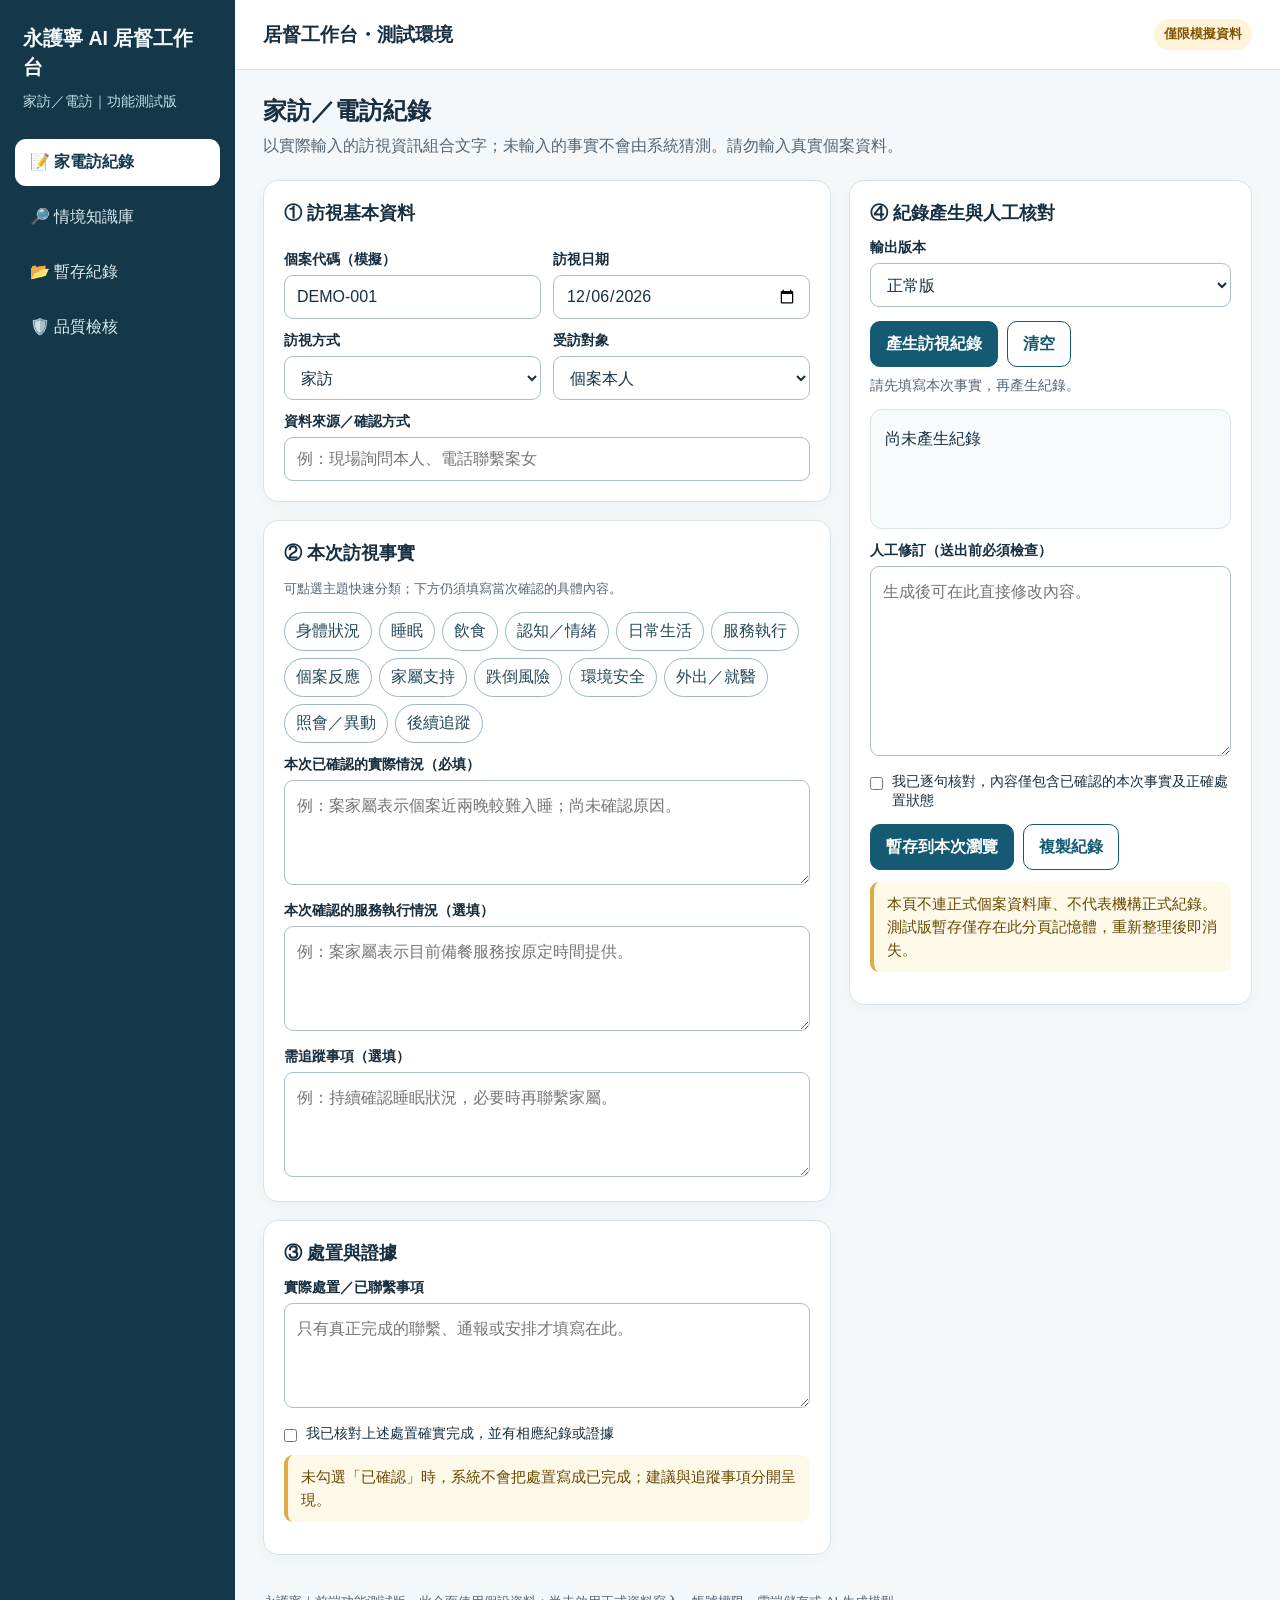
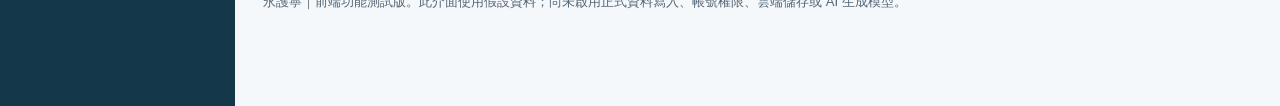
==== index.html @ 3965f475 "Add safe mobile-first home/phone visit MVP with source-grounded draft workflow" ====
<!doctype html>
<html lang="zh-Hant">
<head>
<meta charset="utf-8"><meta name="viewport" content="width=device-width, initial-scale=1, viewport-fit=cover">
<meta name="theme-color" content="#f7f9fc"><title>永護寧 AI 居督工作台｜測試介面</title>
<style>
:root{--ink:#172f40;--muted:#536575;--line:#d8e3eb;--blue:#145a73;--blue2:#e8f3f7;--paper:#fff;--bg:#f5f8fa;--amber:#805200;--amberbg:#fff4d9;--green:#24604c;--radius:15px}*{box-sizing:border-box}html{font-family:-apple-system,BlinkMacSystemFont,"Noto Sans TC","Microsoft JhengHei",sans-serif;font-size:16px;color:var(--ink)}body{margin:0;background:var(--bg)}button,input,select,textarea{font:inherit}button{cursor:pointer}a{color:var(--blue)}:focus-visible{outline:3px solid #e69835;outline-offset:2px}.shell{min-height:100vh;display:grid;grid-template-columns:235px minmax(0,1fr)}aside{background:#14374a;color:#f5fbfc;padding:24px 15px}aside h1{font-size:1.22rem;line-height:1.5;margin:0 8px 10px}aside p{color:#c4dee9;font-size:.87rem;margin:0 8px 28px}.nav{display:grid;gap:8px}.nav button{width:100%;text-align:left;border:0;border-radius:11px;background:transparent;color:#dcebf1;padding:13px 15px}.nav button.active{background:#fff;color:#123a4d;font-weight:700}.top{display:flex;align-items:center;justify-content:space-between;gap:14px;border-bottom:1px solid var(--line);padding:19px 28px;background:#fff}.top strong{font-size:1.2rem}.pill{border-radius:999px;background:var(--amberbg);color:var(--amber);padding:7px 10px;font-size:.79rem;font-weight:700}.content{max-width:1300px;margin:0 auto;padding:25px 28px 80px}.title{font-size:1.5rem;margin:0 0 6px}.subtitle{color:var(--muted);margin:0 0 21px;line-height:1.65}.grid{display:grid;grid-template-columns:minmax(0,1.17fr) minmax(320px,.83fr);gap:18px}.card{background:var(--paper);border:1px solid var(--line);border-radius:var(--radius);padding:20px;margin-bottom:18px;box-shadow:0 4px 18px #284b5a08}.card h2{font-size:1.13rem;margin:0 0 13px}.tip{border-left:4px solid #deaa45;background:#fff9ea;border-radius:9px;padding:11px 13px;margin:12px 0;color:#674900;font-size:.91rem;line-height:1.55}.two{display:grid;grid-template-columns:1fr 1fr;gap:12px}label{display:block;font-weight:650;font-size:.9rem;margin:12px 0 6px}input,select,textarea{width:100%;border:1px solid #aebfca;background:#fff;border-radius:9px;padding:11px 12px;min-height:44px;color:var(--ink)}textarea{min-height:105px;resize:vertical;line-height:1.7}small,.meta{color:var(--muted);font-size:.82rem;line-height:1.55}.chips{display:flex;gap:7px;flex-wrap:wrap;margin:11px 0}.chip{border:1px solid #9cb6c2;background:#fff;border-radius:999px;padding:8px 11px;color:#234959;min-height:39px}.chip.selected{background:#145a73;color:#fff;border-color:#145a73}.btn{background:#145a73;color:#fff;border:1px solid #145a73;border-radius:10px;padding:11px 15px;min-height:46px;font-weight:700}.btn.alt{background:#fff;color:#145a73}.btn:disabled{background:#d5dce1;color:#71808b;border-color:#d5dce1;cursor:not-allowed}.actions{display:flex;gap:9px;flex-wrap:wrap;margin-top:14px}.preview{white-space:pre-wrap;line-height:1.9;background:#f8fbfc;border:1px solid var(--line);border-radius:12px;padding:14px;min-height:120px}.badges{display:flex;gap:8px;flex-wrap:wrap}.count{font-size:1.5rem;font-weight:800;color:var(--blue)}.records{display:grid;gap:10px}.record{border:1px solid var(--line);border-radius:10px;padding:12px;background:#fff}.record p{margin:6px 0;color:var(--muted);line-height:1.55}.record strong{font-size:.95rem}.section{display:none}.section.active{display:block}.checkbox{display:flex;gap:9px;align-items:flex-start;font-weight:500;margin:12px 0}.checkbox input{width:auto;min-height:0;margin:5px 0 0}.footer{color:var(--muted);font-size:.82rem;line-height:1.65;margin-top:18px}.searchrow{display:grid;grid-template-columns:1fr 160px;gap:9px}.tag{font-size:.77rem;background:#edf2f5;color:#44606e;border-radius:8px;padding:4px 7px;margin-right:6px;display:inline-block}.stats{display:grid;grid-template-columns:repeat(3,1fr);gap:12px}.stat{border:1px solid var(--line);border-radius:11px;padding:14px;background:#fff}.stat span{display:block;font-size:.8rem;color:var(--muted)}.list-info{margin:9px 0 14px;color:var(--muted);font-size:.9rem}.screenreader{position:absolute;width:1px;height:1px;overflow:hidden;clip:rect(0,0,0,0)}@media(max-width:900px){.shell{grid-template-columns:1fr}aside{padding:12px}.nav{display:flex;overflow-x:auto;gap:6px}.nav button{width:auto;white-space:nowrap;padding:10px 14px}aside h1{margin:3px 0;font-size:1.02rem}aside p{margin:0 0 6px}.content{padding:18px 14px 85px}.top{padding:14px}.top strong{font-size:1rem}.grid{grid-template-columns:1fr}.card{padding:16px}.two{grid-template-columns:1fr}.stats{grid-template-columns:1fr 1fr}.title{font-size:1.3rem}.searchrow{grid-template-columns:1fr}}@media(prefers-reduced-motion:reduce){*{scroll-behavior:auto!important;transition:none!important}}
</style>
</head>
<body>
<div class="shell">
<aside><h1>永護寧 AI 居督工作台</h1><p>家訪／電訪｜功能測試版</p><nav class="nav" aria-label="工作台功能">
<button class="active" data-screen="visit" aria-current="page">📝 家電訪紀錄</button><button data-screen="scenarios">🔎 情境知識庫</button><button data-screen="drafts">📂 暫存紀錄</button><button data-screen="quality">🛡️ 品質檢核</button>
</nav></aside>
<div><header class="top"><strong>居督工作台・測試環境</strong><span class="pill">僅限模擬資料</span></header>
<main class="content">
<section id="visit" class="section active">
<h2 class="title">家訪／電訪紀錄</h2><p class="subtitle">以實際輸入的訪視資訊組合文字；未輸入的事實不會由系統猜測。請勿輸入真實個案資料。</p>
<div class="grid"><div>
<article class="card"><h2>① 訪視基本資料</h2>
<div class="two"><div><label for="caseId">個案代碼（模擬）</label><input id="caseId" value="DEMO-001" maxlength="60" autocomplete="off"></div><div><label for="visitDate">訪視日期</label><input id="visitDate" type="date"></div></div>
<div class="two"><div><label for="visitType">訪視方式</label><select id="visitType"><option value="家訪">家訪</option><option value="電訪">電訪</option></select></div><div><label for="visitTarget">受訪對象</label><select id="visitTarget"><option value="個案本人">個案本人</option><option value="案家屬">案家屬</option><option value="主要照顧者">主要照顧者</option><option value="居服員">居服員</option></select></div></div>
<label for="visitSource">資料來源／確認方式</label><input id="visitSource" placeholder="例：現場詢問本人、電話聯繫案女" maxlength="120">
</article>
<article class="card"><h2>② 本次訪視事實</h2><p class="meta">可點選主題快速分類；下方仍須填寫當次確認的具體內容。</p>
<div class="chips" id="topicChips" aria-label="訪視主題"></div>
<label for="facts">本次已確認的實際情況（必填）</label><textarea id="facts" placeholder="例：案家屬表示個案近兩晚較難入睡；尚未確認原因。"></textarea>
<label for="service">本次確認的服務執行情況（選填）</label><textarea id="service" placeholder="例：案家屬表示目前備餐服務按原定時間提供。"></textarea>
<label for="risks">需追蹤事項（選填）</label><textarea id="risks" placeholder="例：持續確認睡眠狀況，必要時再聯繫家屬。"></textarea>
</article>
<article class="card"><h2>③ 處置與證據</h2><label for="actionText">實際處置／已聯繫事項</label><textarea id="actionText" placeholder="只有真正完成的聯繫、通報或安排才填寫在此。"></textarea>
<label class="checkbox"><input id="actionConfirmed" type="checkbox"><span>我已核對上述處置確實完成，並有相應紀錄或證據</span></label>
<div class="tip">未勾選「已確認」時，系統不會把處置寫成已完成；建議與追蹤事項分開呈現。</div>
</article>
</div>
<div>
<article class="card"><h2>④ 紀錄產生與人工核對</h2>
<label for="recordStyle">輸出版本</label><select id="recordStyle"><option value="normal">正常版</option><option value="short">簡易版</option><option value="detailed">詳細版</option></select>
<div class="actions"><button class="btn" id="generateBtn">產生訪視紀錄</button><button class="btn alt" id="resetBtn">清空</button></div>
<p class="list-info" id="generationStatus" role="status" aria-live="polite">請先填寫本次事實，再產生紀錄。</p><div id="preview" class="preview" aria-label="紀錄預覽">尚未產生紀錄</div>
<label for="recordEditor">人工修訂（送出前必須檢查）</label><textarea id="recordEditor" placeholder="生成後可在此直接修改內容。" style="min-height:190px"></textarea>
<label class="checkbox"><input id="humanApproved" type="checkbox"><span>我已逐句核對，內容僅包含已確認的本次事實及正確處置狀態</span></label>
<div class="actions"><button class="btn" id="saveDraftBtn">暫存到本次瀏覽</button><button class="btn alt" id="copyBtn">複製紀錄</button></div>
<div class="tip">本頁不連正式個案資料庫、不代表機構正式紀錄。測試版暫存僅存在此分頁記憶體，重新整理後即消失。</div>
</article>
</div></div></section>
<section id="scenarios" class="section">
<h2 class="title">情境知識庫</h2><p class="subtitle">檢索既有1,420筆待審情境，僅供模擬與督導知識整理；不會自動寫入正式訪視事實。</p>
<article class="card"><div class="stats"><div class="stat"><span>題庫規劃</span><div class="count">1,420</div></div><div class="stat"><span>已載入筆數</span><div class="count" id="loadedCount">0</div></div><div class="stat"><span>正式可用</span><div class="count">0</div></div></div>
<div class="tip" id="dataStatus" role="status">待載入情境資料。若在 GitHub Pages 預覽，需確保知識庫 JSON 與網站同目錄部署。</div>
<div class="actions"><button id="loadScenarios" class="btn">載入情境庫</button></div>
<div class="searchrow"><div><label for="scenarioSearch">關鍵字搜尋</label><input id="scenarioSearch" placeholder="例如：睡眠、跌倒、家屬衝突" maxlength="80"></div><div><label for="domainFilter">情境領域</label><select id="domainFilter"><option value="">全部領域</option></select></div></div>
<p class="list-info" id="searchStatus" aria-live="polite">尚未載入</p><div id="scenarioList" class="records"></div>
</article></section>
<section id="drafts" class="section"><h2 class="title">暫存紀錄</h2><p class="subtitle">最多50筆，僅存在本頁分頁記憶體。不得視為正式保存。</p><article class="card"><p id="draftStatus" role="status">目前 0 筆暫存。</p><div id="draftList" class="records"></div><div class="actions"><button class="btn alt" id="clearDrafts">清除本頁所有暫存</button></div></article></section>
<section id="quality" class="section"><h2 class="title">品質與上線條件</h2><p class="subtitle">參照既有 GitHub 資料模型：個案唯一主檔、事件中心、事實與建議分層。</p>
<article class="card"><h2>目前驗收狀態</h2><div class="records"><div class="record"><strong>🟠 1,420筆情境仍待逐題驗收</strong><p>原始草案不能直接標記 approved；相似情境需語意去重。</p></div><div class="record"><strong>🟠 BA／GA／SC碼別版本驗證</strong><p>碼別不能由本展示頁推定，需對照服務適用日期與正式核定來源。</p></div><div class="record"><strong>🔒 正式紀錄保存功能未開放</strong><p>尚未串接身分驗證、角色權限、資料庫、稽核軌跡及備份；請勿上傳真實個案個資。</p></div><div class="record"><strong>✅ 本頁防錯機制</strong><p>來源、日期、本次事實分開填；處置需明確確認；輸出必須人工核對；草案與正式紀錄隔離。</p></div></div></article>
</section>
<p class="footer">永護寧｜前端功能測試版。此介面使用假設資料；尚未啟用正式資料寫入、帳號權限、雲端儲存或 AI 生成模型。</p>
</main></div></div>
<script>
"use strict";
const $=id=>document.getElementById(id);
const topics=["身體狀況","睡眠","飲食","認知／情緒","日常生活","服務執行","個案反應","家屬支持","跌倒風險","環境安全","外出／就醫","照會／異動","後續追蹤"];
const selectedTopics=new Set(),drafts=[];let scenarios=[];
const today=new Date();const yyyy=today.getFullYear(),mm=String(today.getMonth()+1).padStart(2,"0"),dd=String(today.getDate()).padStart(2,"0");$("visitDate").value=yyyy+"-"+mm+"-"+dd;
function setScreen(id){for(const el of document.querySelectorAll(".section"))el.classList.toggle("active",el.id===id);for(const btn of document.querySelectorAll(".nav button")){const active=btn.dataset.screen===id;btn.classList.toggle("active",active);if(active)btn.setAttribute("aria-current","page");else btn.removeAttribute("aria-current");}window.scrollTo({top:0,behavior:"auto"})}
document.querySelectorAll(".nav button").forEach(btn=>btn.addEventListener("click",()=>setScreen(btn.dataset.screen)));
const chips=$("topicChips");topics.forEach(t=>{const b=document.createElement("button");b.type="button";b.className="chip";b.textContent=t;b.setAttribute("aria-pressed","false");b.addEventListener("click",()=>{if(selectedTopics.has(t))selectedTopics.delete(t);else selectedTopics.add(t);b.classList.toggle("selected",selectedTopics.has(t));b.setAttribute("aria-pressed",String(selectedTopics.has(t)));});chips.appendChild(b)});
function norm(s){return String(s||"").trim().replace(/\s+/g," ")}
function makeRecord(){const id=norm($("caseId").value),date=$("visitDate").value,source=norm($("visitSource").value),fact=norm($("facts").value),service=norm($("service").value),risk=norm($("risks").value),action=norm($("actionText").value);if(!id||!date||!fact){$("generationStatus").textContent="請填寫個案代碼、訪視日期及本次已確認的實際情況。";return null}if(!source){$("generationStatus").textContent="請填寫資料來源／確認方式，避免缺乏訪視事實來源。";return null}
const intro=date+"進行"+$("visitType").value+"，訪視對象為"+$("visitTarget").value+"，資料來源："+source+"。";
const facts="本次了解："+fact.replace(/[。；;]+$/,"")+"。";
const srv=service?"服務情形："+service.replace(/[。；;]+$/,"")+"。":"";
const done=action&&$("actionConfirmed").checked?"已確認處置："+action.replace(/[。；;]+$/,"")+"。":"";
const suggested=action&&!$("actionConfirmed").checked?"待核對處置（不可視為已完成）："+action.replace(/[。；;]+$/,"")+"。":"";
const follow=risk?"後續追蹤："+risk.replace(/[。；;]+$/,"")+"。":"";
const tag=selectedTopics.size?"本次關注："+[...selectedTopics].join("、")+"。":"";
const style=$("recordStyle").value;
if(style==="short")return [intro,facts,srv,done,suggested,follow].filter(Boolean).join("");
if(style==="detailed")return [intro,tag,facts,srv,done,suggested,follow,"紀錄以本次已確認內容為準，未確認事項不得寫為已完成。"].filter(Boolean).join("\n");
return [intro,facts,srv,done,suggested,follow].filter(Boolean).join("");
}
$("generateBtn").addEventListener("click",()=>{const s=makeRecord();if(s===null)return;$("preview").textContent=s;$("recordEditor").value=s;$("humanApproved").checked=false;$("generationStatus").textContent="已產生規則式紀錄草稿；請逐句人工核對後再暫存。"});
$("resetBtn").addEventListener("click",()=>{for(const id of ["facts","service","risks","actionText","recordEditor"])$(id).value="";$("actionConfirmed").checked=false;$("humanApproved").checked=false;$("preview").textContent="尚未產生紀錄";$("generationStatus").textContent="已清空本次輸入（基本資料保留）。";selectedTopics.clear();chips.querySelectorAll("button").forEach(b=>{b.classList.remove("selected");b.setAttribute("aria-pressed","false")})});
function renderDrafts(){const out=$("draftList");out.replaceChildren();$("draftStatus").textContent="目前 "+drafts.length+" 筆暫存（上限50筆，重新整理即消失）。";drafts.forEach((d,i)=>{const box=document.createElement("div");box.className="record";const strong=document.createElement("strong");strong.textContent=d.caseId+"｜"+d.date+"｜"+d.type;const p=document.createElement("p");p.textContent=d.text;const btn=document.createElement("button");btn.className="btn alt";btn.textContent="刪除此筆";btn.addEventListener("click",()=>{drafts.splice(i,1);renderDrafts()});box.append(strong,p,btn);out.append(box)})}
$("saveDraftBtn").addEventListener("click",()=>{if(!$("humanApproved").checked){$("generationStatus").textContent="請先完成人工核對並勾選確認，才能暫存。";return}const val=norm($("recordEditor").value);if(!val){$("generationStatus").textContent="沒有可暫存的紀錄。";return}if(drafts.length>=50){$("generationStatus").textContent="已達50筆暫存上限，請先刪除部分紀錄。";return}const id=norm($("caseId").value),date=$("visitDate").value;if(!id||!date){$("generationStatus").textContent="個案代碼與日期不可空白。";return}if(drafts.some(d=>d.caseId===id&&d.date===date&&d.type===$("visitType").value)){if(!confirm("同一模擬個案、日期及訪視方式已有暫存，仍要新增嗎？"))return}drafts.push({caseId:id,date,type:$("visitType").value,text:val});renderDrafts();$("humanApproved").checked=false;$("generationStatus").textContent="已暫存在本頁記憶體（非正式資料庫）。"});
$("copyBtn").addEventListener("click",async()=>{const s=$("recordEditor").value;if(!norm(s)){ $("generationStatus").textContent="沒有可複製的紀錄。";return }try{await navigator.clipboard.writeText(s);$("generationStatus").textContent="已複製紀錄，請注意資料保密。"}catch{$("generationStatus").textContent="瀏覽器禁止自動複製；請直接選取文字複製。"}});
$("clearDrafts").addEventListener("click",()=>{if(drafts.length&&confirm("確定清除本頁全部暫存？")){drafts.length=0;renderDrafts()}});
function el(tag,content,cls){const x=document.createElement(tag);x.textContent=content;if(cls)x.className=cls;return x}
async function loadData(){$("dataStatus").textContent="正在讀取四份情境資料…";$("loadScenarios").disabled=true;try{const paths=[1,2,3,4].map(n=>"knowledge/scenario-review-1420/part-"+String(n).padStart(2,"0")+".json");const results=await Promise.all(paths.map(async p=>{const r=await fetch(p,{cache:"no-store"});if(!r.ok)throw new Error(p+" HTTP "+r.status);const j=await r.json();if(!Array.isArray(j.scenarios))throw new Error("資料格式錯誤："+p);return j.scenarios}));const all=results.flat();if(all.length!==1420)throw new Error("資料筆數異常："+all.length+"（預期1420）");if(new Set(all.map(x=>x.id)).size!==all.length)throw new Error("資料ID重複");scenarios=all;$("loadedCount").textContent=String(all.length);$("dataStatus").textContent="已載入1,420筆草案，可供測試搜尋；0筆被視為已正式核准。";const sel=$("domainFilter");sel.replaceChildren(new Option("全部領域",""));[...new Set(all.map(x=>x.domain).filter(Boolean))].sort((a,b)=>a.localeCompare(b,"zh-Hant")).forEach(d=>sel.appendChild(new Option(d,d)));renderSearch()}catch(err){$("dataStatus").textContent="載入失敗："+err.message+"。可透過具有相同路徑的靜態網站伺服器開啟，或部署 GitHub Pages。";$("searchStatus").textContent="尚無資料；請確認檔案路徑。"}finally{$("loadScenarios").disabled=false}}
function renderSearch(){const q=norm($("scenarioSearch").value).toLowerCase(),domain=$("domainFilter").value;const match=scenarios.filter(x=>(!domain||x.domain===domain)&&(!q||[x.title,x.domain,x.scenario,...(x.risk_tags||[])].join(" ").toLowerCase().includes(q)));$("searchStatus").textContent="符合 "+match.length+" 筆；僅顯示前30筆以維持手機操作流暢。";const list=$("scenarioList");list.replaceChildren();for(const s of match.slice(0,30)){const box=el("div","","record"),head=el("strong",s.title+"（"+s.id+"）"),p=el("p",s.scenario||"");const tag=el("span",s.domain||"未分類","tag"),status=el("span","待審草案・不可直接套用","tag");box.append(head,p,tag,status);list.appendChild(box)}}
$("loadScenarios").addEventListener("click",loadData);$("scenarioSearch").addEventListener("input",renderSearch);$("domainFilter").addEventListener("change",renderSearch);renderDrafts();
</script></body></html>
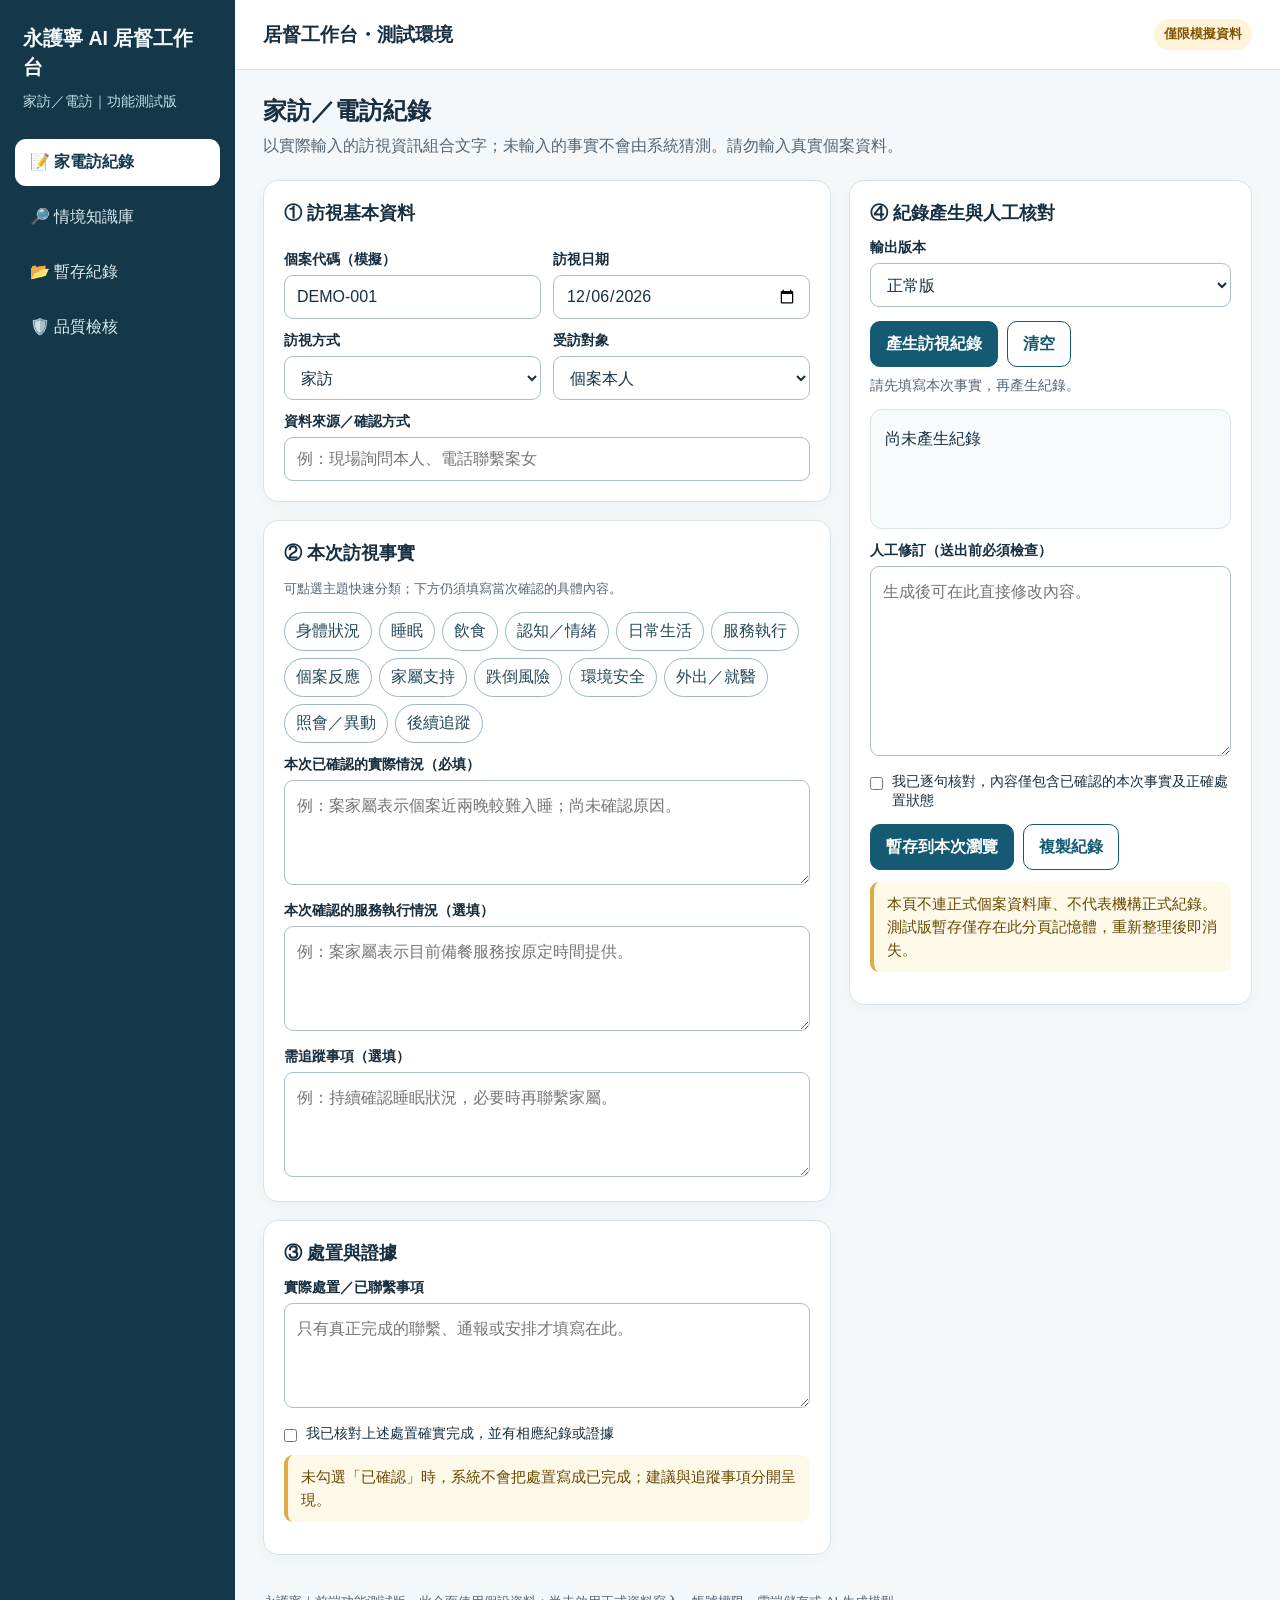
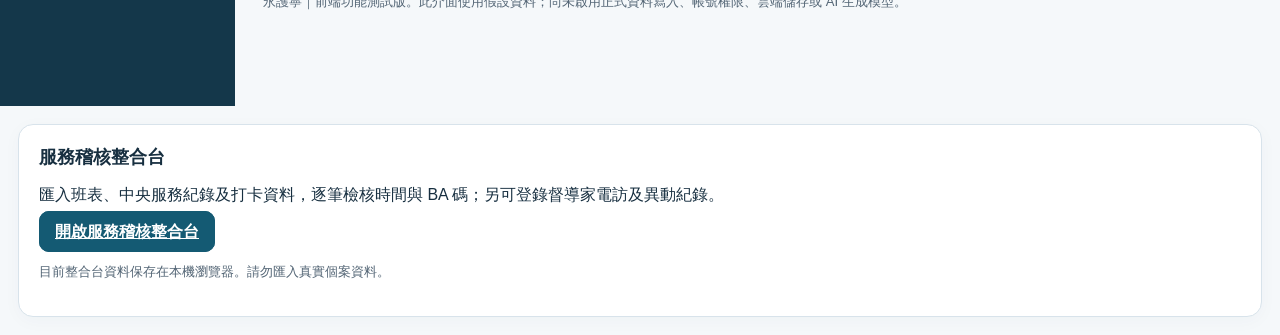
==== commit 9463c821: "Link service audit workspace from main page" ====
--- a/index.html
+++ b/index.html
@@ -91,4 +91,4 @@
 async function loadData(){$("dataStatus").textContent="正在讀取四份情境資料…";$("loadScenarios").disabled=true;try{const paths=[1,2,3,4].map(n=>"knowledge/scenario-review-1420/part-"+String(n).padStart(2,"0")+".json");const results=await Promise.all(paths.map(async p=>{const r=await fetch(p,{cache:"no-store"});if(!r.ok)throw new Error(p+" HTTP "+r.status);const j=await r.json();if(!Array.isArray(j.scenarios))throw new Error("資料格式錯誤："+p);return j.scenarios}));const all=results.flat();if(all.length!==1420)throw new Error("資料筆數異常："+all.length+"（預期1420）");if(new Set(all.map(x=>x.id)).size!==all.length)throw new Error("資料ID重複");scenarios=all;$("loadedCount").textContent=String(all.length);$("dataStatus").textContent="已載入1,420筆草案，可供測試搜尋；0筆被視為已正式核准。";const sel=$("domainFilter");sel.replaceChildren(new Option("全部領域",""));[...new Set(all.map(x=>x.domain).filter(Boolean))].sort((a,b)=>a.localeCompare(b,"zh-Hant")).forEach(d=>sel.appendChild(new Option(d,d)));renderSearch()}catch(err){$("dataStatus").textContent="載入失敗："+err.message+"。可透過具有相同路徑的靜態網站伺服器開啟，或部署 GitHub Pages。";$("searchStatus").textContent="尚無資料；請確認檔案路徑。"}finally{$("loadScenarios").disabled=false}}
 function renderSearch(){const q=norm($("scenarioSearch").value).toLowerCase(),domain=$("domainFilter").value;const match=scenarios.filter(x=>(!domain||x.domain===domain)&&(!q||[x.title,x.domain,x.scenario,...(x.risk_tags||[])].join(" ").toLowerCase().includes(q)));$("searchStatus").textContent="符合 "+match.length+" 筆；僅顯示前30筆以維持手機操作流暢。";const list=$("scenarioList");list.replaceChildren();for(const s of match.slice(0,30)){const box=el("div","","record"),head=el("strong",s.title+"（"+s.id+"）"),p=el("p",s.scenario||"");const tag=el("span",s.domain||"未分類","tag"),status=el("span","待審草案・不可直接套用","tag");box.append(head,p,tag,status);list.appendChild(box)}}
 $("loadScenarios").addEventListener("click",loadData);$("scenarioSearch").addEventListener("input",renderSearch);$("domainFilter").addEventListener("change",renderSearch);renderDrafts();
-</script></body></html>+</script><section class="card" style="margin:18px"><h2>服務稽核整合台</h2><p>匯入班表、中央服務紀錄及打卡資料，逐筆檢核時間與 BA 碼；另可登錄督導家電訪及異動紀錄。</p><a class="btn" href="./integrated-audit/">開啟服務稽核整合台</a><p class="footer">目前整合台資料保存在本機瀏覽器。請勿匯入真實個案資料。</p></section></body></html>
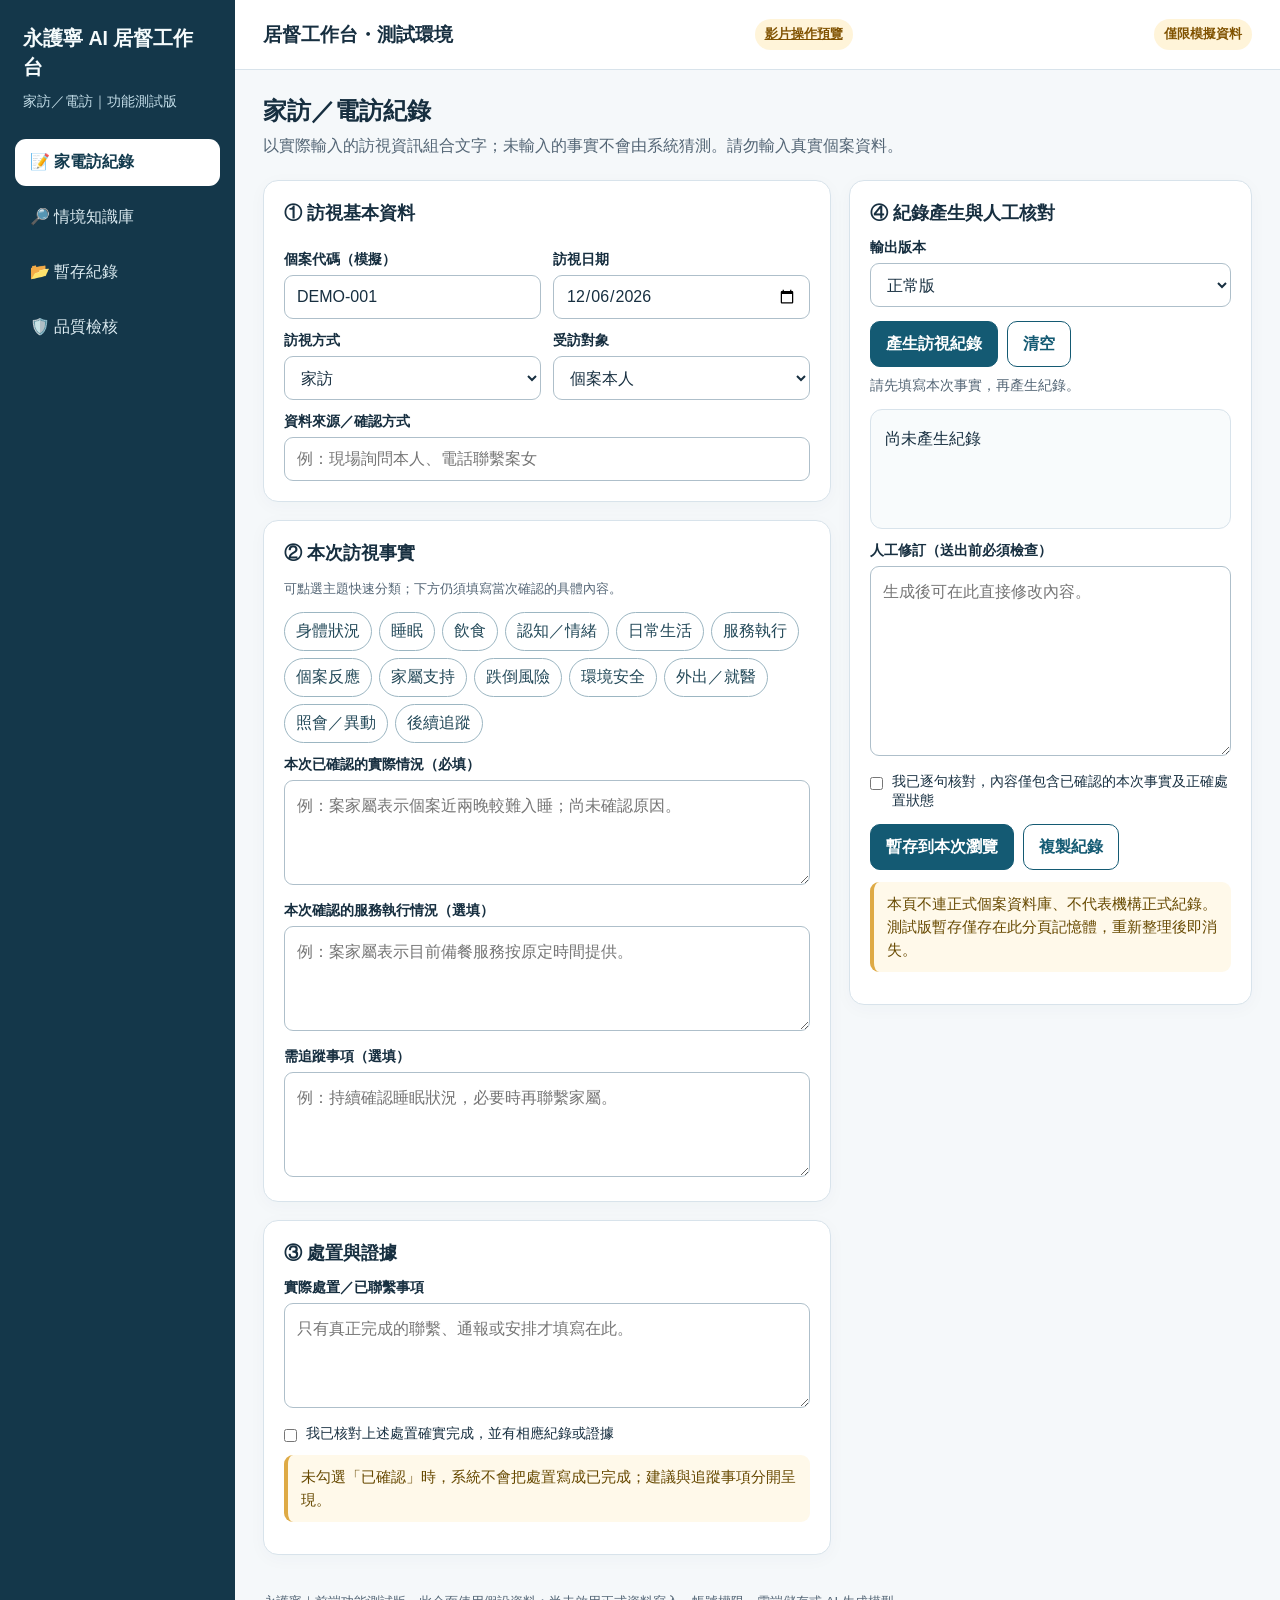
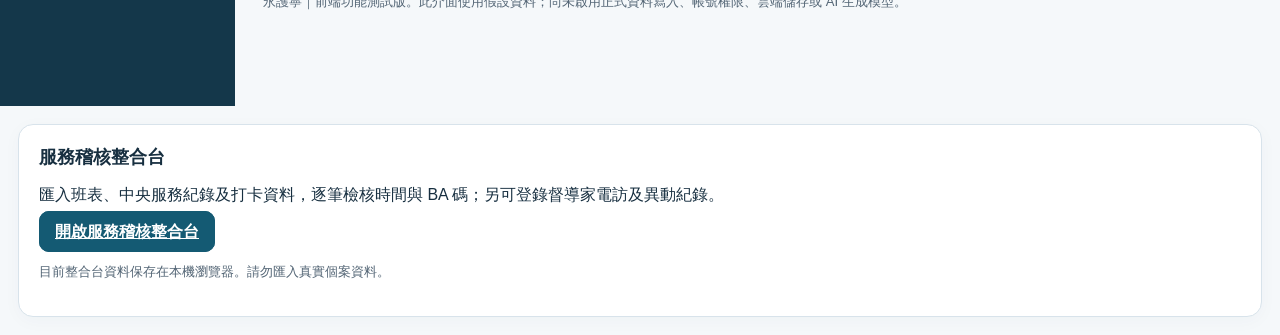
==== commit e2ebf20f: "feat: link existing workbench to video preview" ====
--- a/index.html
+++ b/index.html
@@ -12,7 +12,7 @@
 <aside><h1>永護寧 AI 居督工作台</h1><p>家訪／電訪｜功能測試版</p><nav class="nav" aria-label="工作台功能">
 <button class="active" data-screen="visit" aria-current="page">📝 家電訪紀錄</button><button data-screen="scenarios">🔎 情境知識庫</button><button data-screen="drafts">📂 暫存紀錄</button><button data-screen="quality">🛡️ 品質檢核</button>
 </nav></aside>
-<div><header class="top"><strong>居督工作台・測試環境</strong><span class="pill">僅限模擬資料</span></header>
+<div><header class="top"><strong>居督工作台・測試環境</strong><a class="pill" href="video-visit/">影片操作預覽</a><span class="pill">僅限模擬資料</span></header>
 <main class="content">
 <section id="visit" class="section active">
 <h2 class="title">家訪／電訪紀錄</h2><p class="subtitle">以實際輸入的訪視資訊組合文字；未輸入的事實不會由系統猜測。請勿輸入真實個案資料。</p>
